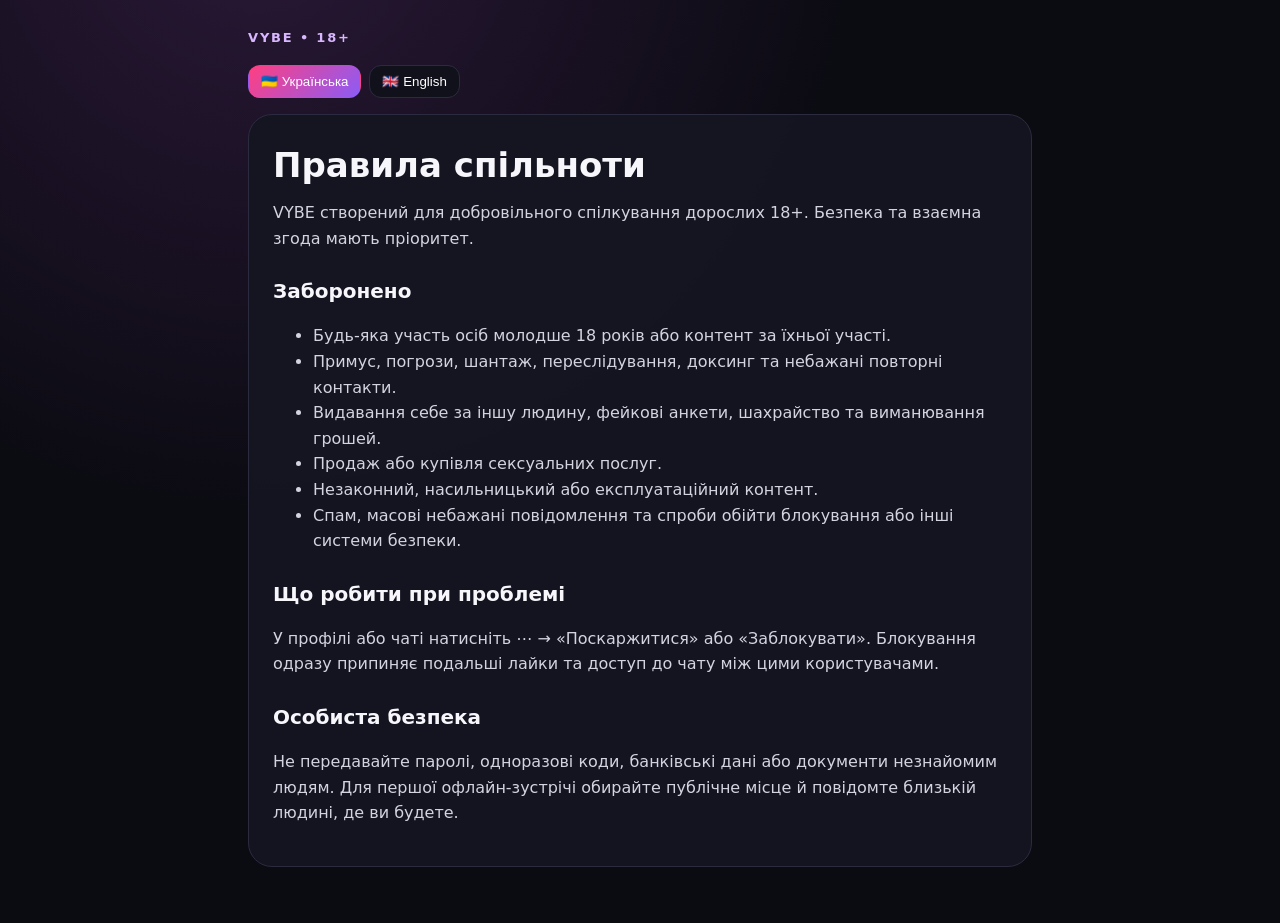
==== community.html @ 5e37d764 "Add VYBE community rules" ====
<!doctype html><html lang="uk"><head><meta charset="utf-8"><meta name="viewport" content="width=device-width,initial-scale=1"><title>VYBE — Community Rules</title><link rel="stylesheet" href="./legal.css"></head><body><main class="wrap"><div class="brand">VYBE • 18+</div><div class="lang"><button data-set-lang="uk">🇺🇦 Українська</button><button data-set-lang="en">🇬🇧 English</button></div><section class="card" data-lang="uk"><h1>Правила спільноти</h1><p>VYBE створений для добровільного спілкування дорослих 18+. Безпека та взаємна згода мають пріоритет.</p><h2>Заборонено</h2><ul><li>Будь-яка участь осіб молодше 18 років або контент за їхньої участі.</li><li>Примус, погрози, шантаж, переслідування, доксинг та небажані повторні контакти.</li><li>Видавання себе за іншу людину, фейкові анкети, шахрайство та виманювання грошей.</li><li>Продаж або купівля сексуальних послуг.</li><li>Незаконний, насильницький або експлуатаційний контент.</li><li>Спам, масові небажані повідомлення та спроби обійти блокування або інші системи безпеки.</li></ul><h2>Що робити при проблемі</h2><p>У профілі або чаті натисніть ⋯ → «Поскаржитися» або «Заблокувати». Блокування одразу припиняє подальші лайки та доступ до чату між цими користувачами.</p><h2>Особиста безпека</h2><p>Не передавайте паролі, одноразові коди, банківські дані або документи незнайомим людям. Для першої офлайн-зустрічі обирайте публічне місце й повідомте близькій людині, де ви будете.</p></section><section class="card" data-lang="en"><h1>Community Rules</h1><p>VYBE is built for voluntary communication between adults aged 18+. Safety and mutual consent come first.</p><h2>Not allowed</h2><ul><li>Any participation by people under 18 or content involving minors.</li><li>Coercion, threats, blackmail, harassment, doxxing or repeated unwanted contact.</li><li>Impersonation, fake profiles, scams or attempts to obtain money fraudulently.</li><li>Buying or selling sexual services.</li><li>Illegal, violent or exploitative content.</li><li>Spam, mass unsolicited messages or attempts to bypass blocks and other safety systems.</li></ul><h2>If something goes wrong</h2><p>From a profile or chat, tap ⋯ → Report or Block. Blocking immediately prevents new likes and further chat access between those users.</p><h2>Personal safety</h2><p>Never share passwords, one-time codes, banking details or identity documents with strangers. For a first offline meeting, choose a public place and tell someone you trust where you will be.</p></section></main><script>let lang="uk";try{lang=JSON.parse(localStorage.getItem("vybeLanguage"))||"uk"}catch{};if(lang!=="en")lang="uk";function render(){document.documentElement.lang=lang;document.querySelectorAll("[data-lang]").forEach(x=>x.classList.toggle("active",x.dataset.lang===lang));document.querySelectorAll("[data-set-lang]").forEach(x=>x.classList.toggle("active",x.dataset.setLang===lang))}document.querySelectorAll("[data-set-lang]").forEach(x=>x.onclick=()=>{lang=x.dataset.setLang;localStorage.setItem("vybeLanguage",JSON.stringify(lang));render()});render();</script></body></html>
---- legal.css ----
:root{--bg:#0b0b12;--card:#151522;--text:#f7f7fb;--muted:#a4a5b7;--line:#2b2b40;--accent:#ff3f81;--accent2:#8b5cf6}*{box-sizing:border-box}body{margin:0;background:radial-gradient(circle at 20% -10%,#2a1837 0,#0b0b12 42%);color:var(--text);font-family:Inter,system-ui,-apple-system,Segoe UI,sans-serif;line-height:1.6}.wrap{max-width:820px;margin:auto;padding:28px 18px 56px}.brand{font-size:13px;font-weight:900;letter-spacing:.14em;color:#d8b7ff}.card{margin-top:16px;padding:24px;border:1px solid var(--line);border-radius:24px;background:rgba(21,21,34,.96)}h1{font-size:34px;line-height:1.1;margin:8px 0 6px}h2{font-size:20px;margin:24px 0 8px}p,li{color:#d3d4df}small,.muted{color:var(--muted)}a{color:#d8b7ff}.lang{display:flex;gap:8px;margin:16px 0}.lang button{border:1px solid var(--line);background:#11111b;color:#fff;border-radius:12px;padding:8px 12px}.lang button.active{background:linear-gradient(135deg,var(--accent),var(--accent2));border-color:transparent}.back{display:inline-block;margin-top:18px;padding:10px 14px;border:1px solid var(--line);border-radius:12px;text-decoration:none}[data-lang]{display:none}[data-lang].active{display:block}
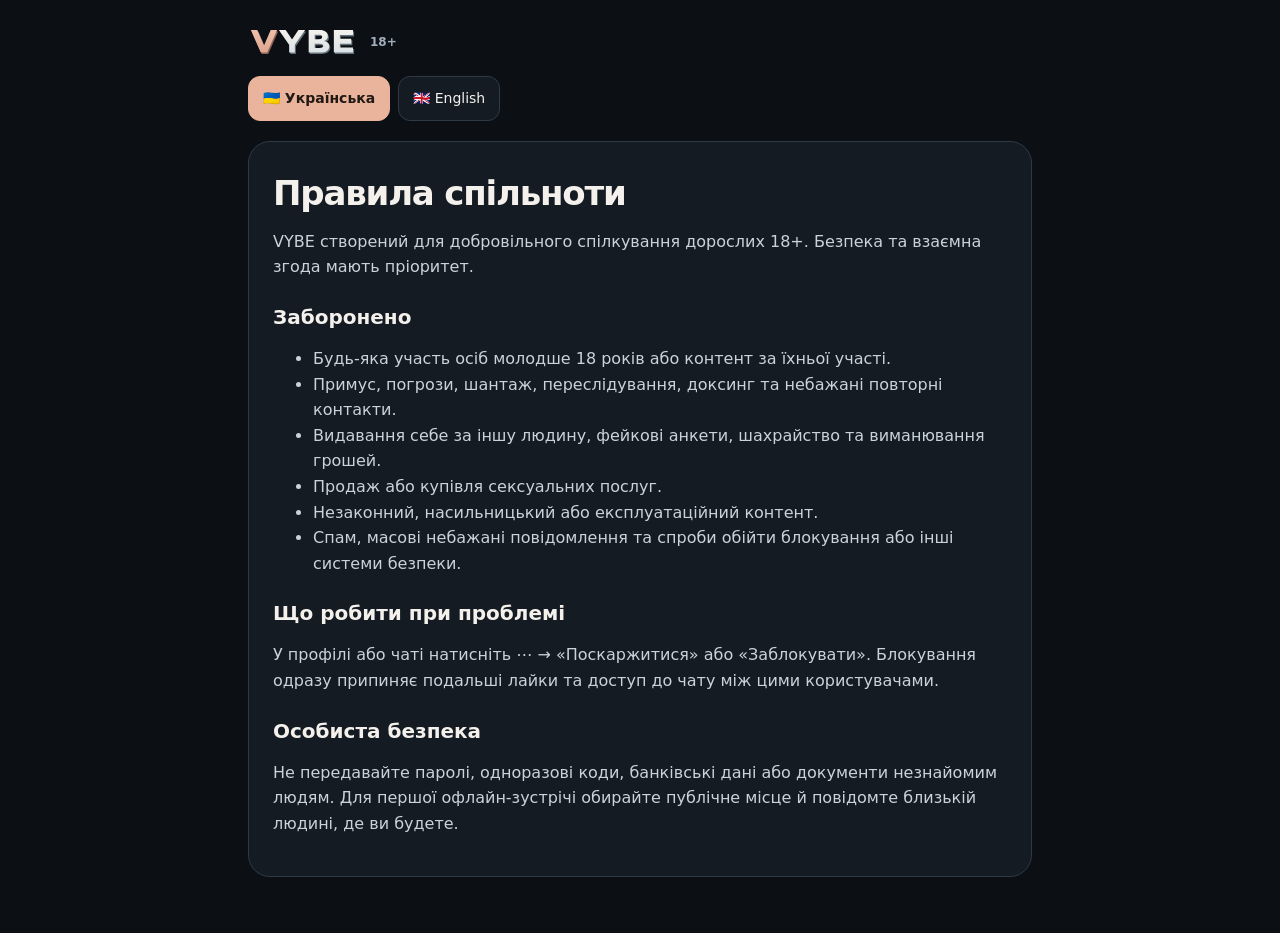
==== commit 89cd64d9: "Refresh VYBE wordmark and graphite/coral app theme" ====
--- a/community.html
+++ b/community.html
@@ -1 +1 @@
-<!doctype html><html lang="uk"><head><meta charset="utf-8"><meta name="viewport" content="width=device-width,initial-scale=1"><title>VYBE — Community Rules</title><link rel="stylesheet" href="./legal.css"></head><body><main class="wrap"><div class="brand">VYBE • 18+</div><div class="lang"><button data-set-lang="uk">🇺🇦 Українська</button><button data-set-lang="en">🇬🇧 English</button></div><section class="card" data-lang="uk"><h1>Правила спільноти</h1><p>VYBE створений для добровільного спілкування дорослих 18+. Безпека та взаємна згода мають пріоритет.</p><h2>Заборонено</h2><ul><li>Будь-яка участь осіб молодше 18 років або контент за їхньої участі.</li><li>Примус, погрози, шантаж, переслідування, доксинг та небажані повторні контакти.</li><li>Видавання себе за іншу людину, фейкові анкети, шахрайство та виманювання грошей.</li><li>Продаж або купівля сексуальних послуг.</li><li>Незаконний, насильницький або експлуатаційний контент.</li><li>Спам, масові небажані повідомлення та спроби обійти блокування або інші системи безпеки.</li></ul><h2>Що робити при проблемі</h2><p>У профілі або чаті натисніть ⋯ → «Поскаржитися» або «Заблокувати». Блокування одразу припиняє подальші лайки та доступ до чату між цими користувачами.</p><h2>Особиста безпека</h2><p>Не передавайте паролі, одноразові коди, банківські дані або документи незнайомим людям. Для першої офлайн-зустрічі обирайте публічне місце й повідомте близькій людині, де ви будете.</p></section><section class="card" data-lang="en"><h1>Community Rules</h1><p>VYBE is built for voluntary communication between adults aged 18+. Safety and mutual consent come first.</p><h2>Not allowed</h2><ul><li>Any participation by people under 18 or content involving minors.</li><li>Coercion, threats, blackmail, harassment, doxxing or repeated unwanted contact.</li><li>Impersonation, fake profiles, scams or attempts to obtain money fraudulently.</li><li>Buying or selling sexual services.</li><li>Illegal, violent or exploitative content.</li><li>Spam, mass unsolicited messages or attempts to bypass blocks and other safety systems.</li></ul><h2>If something goes wrong</h2><p>From a profile or chat, tap ⋯ → Report or Block. Blocking immediately prevents new likes and further chat access between those users.</p><h2>Personal safety</h2><p>Never share passwords, one-time codes, banking details or identity documents with strangers. For a first offline meeting, choose a public place and tell someone you trust where you will be.</p></section></main><script>let lang="uk";try{lang=JSON.parse(localStorage.getItem("vybeLanguage"))||"uk"}catch{};if(lang!=="en")lang="uk";function render(){document.documentElement.lang=lang;document.querySelectorAll("[data-lang]").forEach(x=>x.classList.toggle("active",x.dataset.lang===lang));document.querySelectorAll("[data-set-lang]").forEach(x=>x.classList.toggle("active",x.dataset.setLang===lang))}document.querySelectorAll("[data-set-lang]").forEach(x=>x.onclick=()=>{lang=x.dataset.setLang;localStorage.setItem("vybeLanguage",JSON.stringify(lang));render()});render();</script></body></html>+<!doctype html><html lang="uk"><head><meta charset="utf-8"><meta name="viewport" content="width=device-width,initial-scale=1"><title>VYBE — Community Rules</title><link rel="stylesheet" href="./legal.css?v=20261005-brand1"></head><body><main class="wrap"><div class="brand"><img src="./assets/vybe-wordmark.svg?v=20261005-brand1" width="110" height="29" alt="VYBE"><span>18+</span></div><div class="lang"><button data-set-lang="uk">🇺🇦 Українська</button><button data-set-lang="en">🇬🇧 English</button></div><section class="card" data-lang="uk"><h1>Правила спільноти</h1><p>VYBE створений для добровільного спілкування дорослих 18+. Безпека та взаємна згода мають пріоритет.</p><h2>Заборонено</h2><ul><li>Будь-яка участь осіб молодше 18 років або контент за їхньої участі.</li><li>Примус, погрози, шантаж, переслідування, доксинг та небажані повторні контакти.</li><li>Видавання себе за іншу людину, фейкові анкети, шахрайство та виманювання грошей.</li><li>Продаж або купівля сексуальних послуг.</li><li>Незаконний, насильницький або експлуатаційний контент.</li><li>Спам, масові небажані повідомлення та спроби обійти блокування або інші системи безпеки.</li></ul><h2>Що робити при проблемі</h2><p>У профілі або чаті натисніть ⋯ → «Поскаржитися» або «Заблокувати». Блокування одразу припиняє подальші лайки та доступ до чату між цими користувачами.</p><h2>Особиста безпека</h2><p>Не передавайте паролі, одноразові коди, банківські дані або документи незнайомим людям. Для першої офлайн-зустрічі обирайте публічне місце й повідомте близькій людині, де ви будете.</p></section><section class="card" data-lang="en"><h1>Community Rules</h1><p>VYBE is built for voluntary communication between adults aged 18+. Safety and mutual consent come first.</p><h2>Not allowed</h2><ul><li>Any participation by people under 18 or content involving minors.</li><li>Coercion, threats, blackmail, harassment, doxxing or repeated unwanted contact.</li><li>Impersonation, fake profiles, scams or attempts to obtain money fraudulently.</li><li>Buying or selling sexual services.</li><li>Illegal, violent or exploitative content.</li><li>Spam, mass unsolicited messages or attempts to bypass blocks and other safety systems.</li></ul><h2>If something goes wrong</h2><p>From a profile or chat, tap ⋯ → Report or Block. Blocking immediately prevents new likes and further chat access between those users.</p><h2>Personal safety</h2><p>Never share passwords, one-time codes, banking details or identity documents with strangers. For a first offline meeting, choose a public place and tell someone you trust where you will be.</p></section></main><script>let lang="uk";try{lang=JSON.parse(localStorage.getItem("vybeLanguage"))||"uk"}catch{};if(lang!=="en")lang="uk";function render(){document.documentElement.lang=lang;document.querySelectorAll("[data-lang]").forEach(x=>x.classList.toggle("active",x.dataset.lang===lang));document.querySelectorAll("[data-set-lang]").forEach(x=>x.classList.toggle("active",x.dataset.setLang===lang))}document.querySelectorAll("[data-set-lang]").forEach(x=>x.onclick=()=>{lang=x.dataset.setLang;localStorage.setItem("vybeLanguage",JSON.stringify(lang));render()});render();</script></body></html>
--- a/legal.css
+++ b/legal.css
@@ -1 +1,20 @@
-:root{--bg:#0b0b12;--card:#151522;--text:#f7f7fb;--muted:#a4a5b7;--line:#2b2b40;--accent:#ff3f81;--accent2:#8b5cf6}*{box-sizing:border-box}body{margin:0;background:radial-gradient(circle at 20% -10%,#2a1837 0,#0b0b12 42%);color:var(--text);font-family:Inter,system-ui,-apple-system,Segoe UI,sans-serif;line-height:1.6}.wrap{max-width:820px;margin:auto;padding:28px 18px 56px}.brand{font-size:13px;font-weight:900;letter-spacing:.14em;color:#d8b7ff}.card{margin-top:16px;padding:24px;border:1px solid var(--line);border-radius:24px;background:rgba(21,21,34,.96)}h1{font-size:34px;line-height:1.1;margin:8px 0 6px}h2{font-size:20px;margin:24px 0 8px}p,li{color:#d3d4df}small,.muted{color:var(--muted)}a{color:#d8b7ff}.lang{display:flex;gap:8px;margin:16px 0}.lang button{border:1px solid var(--line);background:#11111b;color:#fff;border-radius:12px;padding:8px 12px}.lang button.active{background:linear-gradient(135deg,var(--accent),var(--accent2));border-color:transparent}.back{display:inline-block;margin-top:18px;padding:10px 14px;border:1px solid var(--line);border-radius:12px;text-decoration:none}[data-lang]{display:none}[data-lang].active{display:block}+/* VYBE shared brand palette. */
+:root{color-scheme:dark;--bg:#0c1014;--card:#151b22;--surface:#1c242d;--surface2:#242f3a;--text:#f4f1ed;--muted:#a1aebc;--line:#2e3a46;--accent:#e9b49b;--accent2:#dfa58f;--accent-ink:#211814;--accent-soft:#e9b49b14;--green:#82dfba}
+*{box-sizing:border-box}
+body{margin:0;background:var(--bg);color:var(--text);font-family:Inter,system-ui,-apple-system,Segoe UI,sans-serif;line-height:1.6;-webkit-font-smoothing:antialiased}
+.wrap{max-width:820px;margin:auto;padding:28px 18px 56px}
+.brand{display:flex;align-items:center;gap:12px;color:var(--muted);font-size:12px;font-weight:650}
+.brand img{display:block;width:110px;height:auto}
+.card{margin-top:16px;padding:24px;border:1px solid var(--line);border-radius:22px;background:var(--card)}
+h1{font-size:34px;line-height:1.15;letter-spacing:-.035em;margin:8px 0 6px;overflow-wrap:anywhere}
+h2{font-size:20px;line-height:1.3;margin:24px 0 8px}
+p,li{color:#c9d3dc}
+small,.muted{color:var(--muted)}
+a{color:var(--accent)}
+.lang{display:flex;gap:8px;margin:20px 0}
+.lang button{border:1px solid var(--line);background:var(--card);color:var(--text);border-radius:12px;padding:10px 14px;font:inherit;font-size:14px;cursor:pointer}
+.lang button.active{background:var(--accent);color:var(--accent-ink);border-color:var(--accent);font-weight:650}
+button:focus-visible,a:focus-visible{outline:2px solid var(--accent);outline-offset:4px}
+.back{display:inline-block;margin-top:18px;padding:10px 14px;border:1px solid var(--line);border-radius:12px;text-decoration:none}
+[data-lang]{display:none}[data-lang].active{display:block}
+@media(max-width:360px){.card{padding:20px}h1{font-size:28px}.lang{gap:6px}.lang button{padding:9px 11px}}
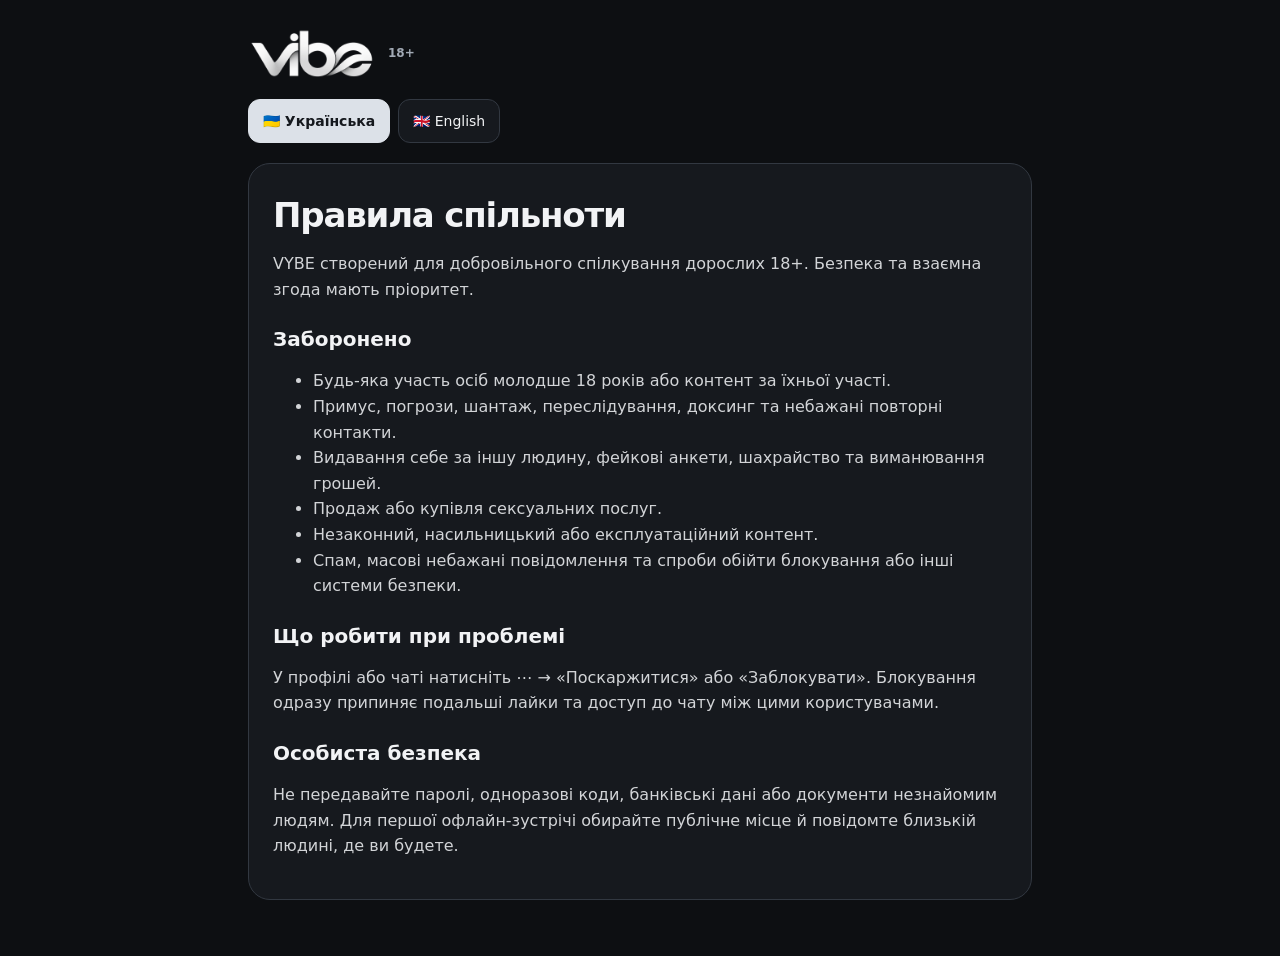
==== commit c33e3da5: "Replace every previous logo and unify the app with a restrained silver palette" ====
--- a/community.html
+++ b/community.html
@@ -1 +1 @@
-<!doctype html><html lang="uk"><head><meta charset="utf-8"><meta name="viewport" content="width=device-width,initial-scale=1"><title>VYBE — Community Rules</title><link rel="stylesheet" href="./legal.css?v=20261005-brand1"></head><body><main class="wrap"><div class="brand"><img src="./assets/vybe-wordmark.svg?v=20261005-brand1" width="110" height="29" alt="VYBE"><span>18+</span></div><div class="lang"><button data-set-lang="uk">🇺🇦 Українська</button><button data-set-lang="en">🇬🇧 English</button></div><section class="card" data-lang="uk"><h1>Правила спільноти</h1><p>VYBE створений для добровільного спілкування дорослих 18+. Безпека та взаємна згода мають пріоритет.</p><h2>Заборонено</h2><ul><li>Будь-яка участь осіб молодше 18 років або контент за їхньої участі.</li><li>Примус, погрози, шантаж, переслідування, доксинг та небажані повторні контакти.</li><li>Видавання себе за іншу людину, фейкові анкети, шахрайство та виманювання грошей.</li><li>Продаж або купівля сексуальних послуг.</li><li>Незаконний, насильницький або експлуатаційний контент.</li><li>Спам, масові небажані повідомлення та спроби обійти блокування або інші системи безпеки.</li></ul><h2>Що робити при проблемі</h2><p>У профілі або чаті натисніть ⋯ → «Поскаржитися» або «Заблокувати». Блокування одразу припиняє подальші лайки та доступ до чату між цими користувачами.</p><h2>Особиста безпека</h2><p>Не передавайте паролі, одноразові коди, банківські дані або документи незнайомим людям. Для першої офлайн-зустрічі обирайте публічне місце й повідомте близькій людині, де ви будете.</p></section><section class="card" data-lang="en"><h1>Community Rules</h1><p>VYBE is built for voluntary communication between adults aged 18+. Safety and mutual consent come first.</p><h2>Not allowed</h2><ul><li>Any participation by people under 18 or content involving minors.</li><li>Coercion, threats, blackmail, harassment, doxxing or repeated unwanted contact.</li><li>Impersonation, fake profiles, scams or attempts to obtain money fraudulently.</li><li>Buying or selling sexual services.</li><li>Illegal, violent or exploitative content.</li><li>Spam, mass unsolicited messages or attempts to bypass blocks and other safety systems.</li></ul><h2>If something goes wrong</h2><p>From a profile or chat, tap ⋯ → Report or Block. Blocking immediately prevents new likes and further chat access between those users.</p><h2>Personal safety</h2><p>Never share passwords, one-time codes, banking details or identity documents with strangers. For a first offline meeting, choose a public place and tell someone you trust where you will be.</p></section></main><script>let lang="uk";try{lang=JSON.parse(localStorage.getItem("vybeLanguage"))||"uk"}catch{};if(lang!=="en")lang="uk";function render(){document.documentElement.lang=lang;document.querySelectorAll("[data-lang]").forEach(x=>x.classList.toggle("active",x.dataset.lang===lang));document.querySelectorAll("[data-set-lang]").forEach(x=>x.classList.toggle("active",x.dataset.setLang===lang))}document.querySelectorAll("[data-set-lang]").forEach(x=>x.onclick=()=>{lang=x.dataset.setLang;localStorage.setItem("vybeLanguage",JSON.stringify(lang));render()});render();</script></body></html>+<!doctype html><html lang="uk"><head><meta charset="utf-8"><meta name="viewport" content="width=device-width,initial-scale=1"><title>VYBE — Community Rules</title><link rel="stylesheet" href="./legal.css?v=20261006-silver1"></head><body><main class="wrap"><div class="brand"><img src="./assets/vibe-wordmark.svg?v=20261006-logo2" width="128" height="51" alt="VYBE"><span>18+</span></div><div class="lang"><button data-set-lang="uk">🇺🇦 Українська</button><button data-set-lang="en">🇬🇧 English</button></div><section class="card" data-lang="uk"><h1>Правила спільноти</h1><p>VYBE створений для добровільного спілкування дорослих 18+. Безпека та взаємна згода мають пріоритет.</p><h2>Заборонено</h2><ul><li>Будь-яка участь осіб молодше 18 років або контент за їхньої участі.</li><li>Примус, погрози, шантаж, переслідування, доксинг та небажані повторні контакти.</li><li>Видавання себе за іншу людину, фейкові анкети, шахрайство та виманювання грошей.</li><li>Продаж або купівля сексуальних послуг.</li><li>Незаконний, насильницький або експлуатаційний контент.</li><li>Спам, масові небажані повідомлення та спроби обійти блокування або інші системи безпеки.</li></ul><h2>Що робити при проблемі</h2><p>У профілі або чаті натисніть ⋯ → «Поскаржитися» або «Заблокувати». Блокування одразу припиняє подальші лайки та доступ до чату між цими користувачами.</p><h2>Особиста безпека</h2><p>Не передавайте паролі, одноразові коди, банківські дані або документи незнайомим людям. Для першої офлайн-зустрічі обирайте публічне місце й повідомте близькій людині, де ви будете.</p></section><section class="card" data-lang="en"><h1>Community Rules</h1><p>VYBE is built for voluntary communication between adults aged 18+. Safety and mutual consent come first.</p><h2>Not allowed</h2><ul><li>Any participation by people under 18 or content involving minors.</li><li>Coercion, threats, blackmail, harassment, doxxing or repeated unwanted contact.</li><li>Impersonation, fake profiles, scams or attempts to obtain money fraudulently.</li><li>Buying or selling sexual services.</li><li>Illegal, violent or exploitative content.</li><li>Spam, mass unsolicited messages or attempts to bypass blocks and other safety systems.</li></ul><h2>If something goes wrong</h2><p>From a profile or chat, tap ⋯ → Report or Block. Blocking immediately prevents new likes and further chat access between those users.</p><h2>Personal safety</h2><p>Never share passwords, one-time codes, banking details or identity documents with strangers. For a first offline meeting, choose a public place and tell someone you trust where you will be.</p></section></main><script>let lang="uk";try{lang=JSON.parse(localStorage.getItem("vybeLanguage"))||"uk"}catch{};if(lang!=="en")lang="uk";function render(){document.documentElement.lang=lang;document.querySelectorAll("[data-lang]").forEach(x=>x.classList.toggle("active",x.dataset.lang===lang));document.querySelectorAll("[data-set-lang]").forEach(x=>x.classList.toggle("active",x.dataset.setLang===lang))}document.querySelectorAll("[data-set-lang]").forEach(x=>x.onclick=()=>{lang=x.dataset.setLang;localStorage.setItem("vybeLanguage",JSON.stringify(lang));render()});render();</script></body></html>
--- a/legal.css
+++ b/legal.css
@@ -1,14 +1,14 @@
 /* VYBE shared brand palette. */
-:root{color-scheme:dark;--bg:#0c1014;--card:#151b22;--surface:#1c242d;--surface2:#242f3a;--text:#f4f1ed;--muted:#a1aebc;--line:#2e3a46;--accent:#e9b49b;--accent2:#dfa58f;--accent-ink:#211814;--accent-soft:#e9b49b14;--green:#82dfba}
+:root{color-scheme:dark;--bg:#0d0f12;--card:#16191e;--surface:#20242b;--surface2:#2a3038;--text:#f2f3f5;--muted:#a2aab5;--line:#323841;--accent:#dce1e8;--accent2:#b8c1cc;--accent-ink:#15181d;--accent-soft:#dce1e814;--green:#94bbaa}
 *{box-sizing:border-box}
 body{margin:0;background:var(--bg);color:var(--text);font-family:Inter,system-ui,-apple-system,Segoe UI,sans-serif;line-height:1.6;-webkit-font-smoothing:antialiased}
 .wrap{max-width:820px;margin:auto;padding:28px 18px 56px}
 .brand{display:flex;align-items:center;gap:12px;color:var(--muted);font-size:12px;font-weight:650}
-.brand img{display:block;width:110px;height:auto}
+.brand img{display:block;width:128px;height:auto;mix-blend-mode:screen}
 .card{margin-top:16px;padding:24px;border:1px solid var(--line);border-radius:22px;background:var(--card)}
 h1{font-size:34px;line-height:1.15;letter-spacing:-.035em;margin:8px 0 6px;overflow-wrap:anywhere}
 h2{font-size:20px;line-height:1.3;margin:24px 0 8px}
-p,li{color:#c9d3dc}
+p,li{color:#d2d4d7}
 small,.muted{color:var(--muted)}
 a{color:var(--accent)}
 .lang{display:flex;gap:8px;margin:20px 0}
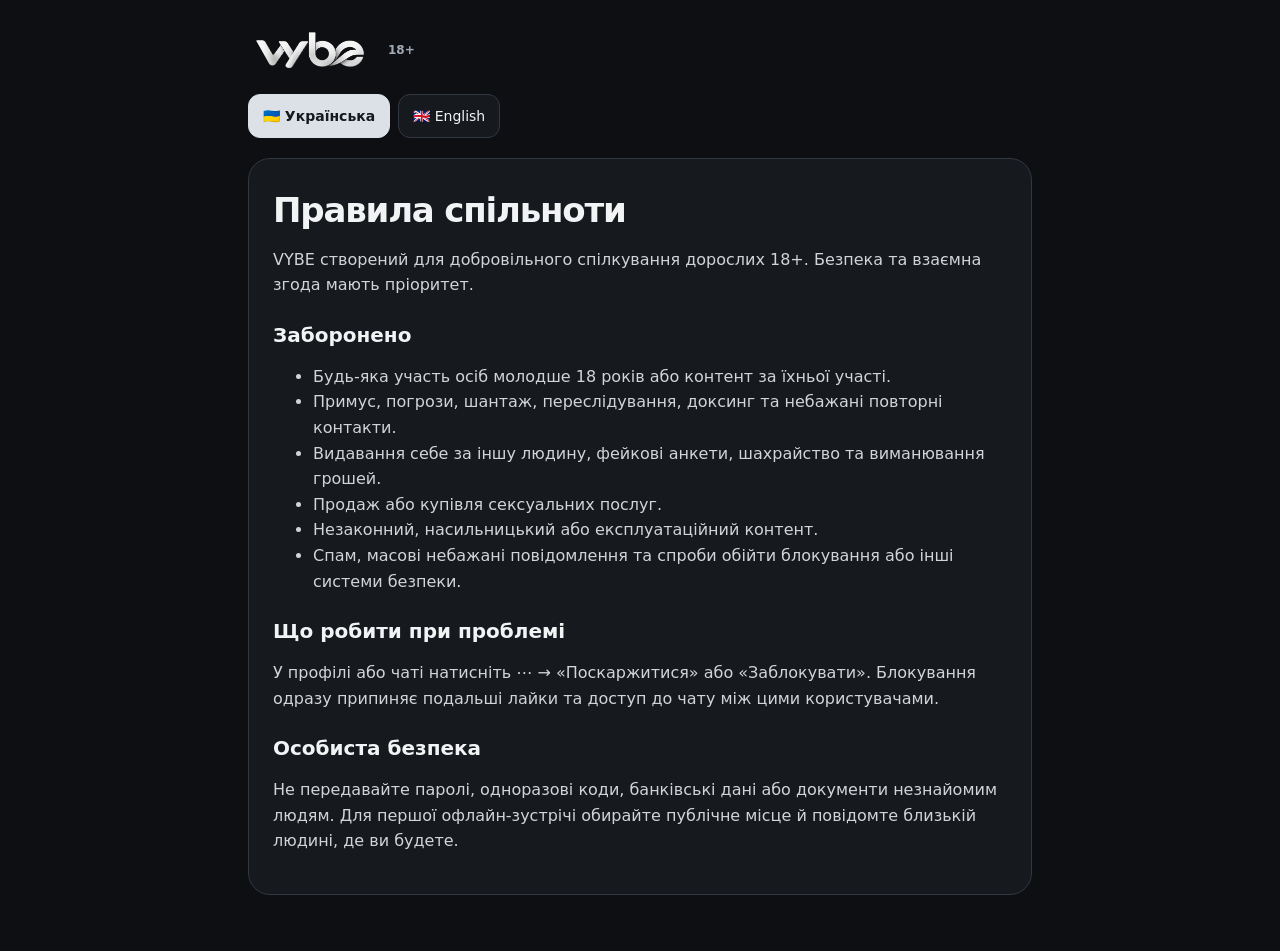
==== commit c6b538e0: "VYBE 0.9.55: apply approved vybe logo across app and bot [brand-cleanup]" ====
--- a/community.html
+++ b/community.html
@@ -1 +1 @@
-<!doctype html><html lang="uk"><head><meta charset="utf-8"><meta name="viewport" content="width=device-width,initial-scale=1"><title>VYBE — Community Rules</title><link rel="stylesheet" href="./legal.css?v=20261006-silver1"></head><body><main class="wrap"><div class="brand"><img src="./assets/vibe-wordmark.svg?v=20261006-logo2" width="128" height="51" alt="VYBE"><span>18+</span></div><div class="lang"><button data-set-lang="uk">🇺🇦 Українська</button><button data-set-lang="en">🇬🇧 English</button></div><section class="card" data-lang="uk"><h1>Правила спільноти</h1><p>VYBE створений для добровільного спілкування дорослих 18+. Безпека та взаємна згода мають пріоритет.</p><h2>Заборонено</h2><ul><li>Будь-яка участь осіб молодше 18 років або контент за їхньої участі.</li><li>Примус, погрози, шантаж, переслідування, доксинг та небажані повторні контакти.</li><li>Видавання себе за іншу людину, фейкові анкети, шахрайство та виманювання грошей.</li><li>Продаж або купівля сексуальних послуг.</li><li>Незаконний, насильницький або експлуатаційний контент.</li><li>Спам, масові небажані повідомлення та спроби обійти блокування або інші системи безпеки.</li></ul><h2>Що робити при проблемі</h2><p>У профілі або чаті натисніть ⋯ → «Поскаржитися» або «Заблокувати». Блокування одразу припиняє подальші лайки та доступ до чату між цими користувачами.</p><h2>Особиста безпека</h2><p>Не передавайте паролі, одноразові коди, банківські дані або документи незнайомим людям. Для першої офлайн-зустрічі обирайте публічне місце й повідомте близькій людині, де ви будете.</p></section><section class="card" data-lang="en"><h1>Community Rules</h1><p>VYBE is built for voluntary communication between adults aged 18+. Safety and mutual consent come first.</p><h2>Not allowed</h2><ul><li>Any participation by people under 18 or content involving minors.</li><li>Coercion, threats, blackmail, harassment, doxxing or repeated unwanted contact.</li><li>Impersonation, fake profiles, scams or attempts to obtain money fraudulently.</li><li>Buying or selling sexual services.</li><li>Illegal, violent or exploitative content.</li><li>Spam, mass unsolicited messages or attempts to bypass blocks and other safety systems.</li></ul><h2>If something goes wrong</h2><p>From a profile or chat, tap ⋯ → Report or Block. Blocking immediately prevents new likes and further chat access between those users.</p><h2>Personal safety</h2><p>Never share passwords, one-time codes, banking details or identity documents with strangers. For a first offline meeting, choose a public place and tell someone you trust where you will be.</p></section></main><script>let lang="uk";try{lang=JSON.parse(localStorage.getItem("vybeLanguage"))||"uk"}catch{};if(lang!=="en")lang="uk";function render(){document.documentElement.lang=lang;document.querySelectorAll("[data-lang]").forEach(x=>x.classList.toggle("active",x.dataset.lang===lang));document.querySelectorAll("[data-set-lang]").forEach(x=>x.classList.toggle("active",x.dataset.setLang===lang))}document.querySelectorAll("[data-set-lang]").forEach(x=>x.onclick=()=>{lang=x.dataset.setLang;localStorage.setItem("vybeLanguage",JSON.stringify(lang));render()});render();</script></body></html>+<!doctype html><html lang="uk"><head><meta charset="utf-8"><meta name="viewport" content="width=device-width,initial-scale=1"><title>VYBE — Community Rules</title><link rel="stylesheet" href="./legal.css?v=20261006-silver1"></head><body><main class="wrap"><div class="brand"><img src="./assets/vybe-wordmark.svg?v=20261010-brand2" width="128" height="51" alt="VYBE"><span>18+</span></div><div class="lang"><button data-set-lang="uk">🇺🇦 Українська</button><button data-set-lang="en">🇬🇧 English</button></div><section class="card" data-lang="uk"><h1>Правила спільноти</h1><p>VYBE створений для добровільного спілкування дорослих 18+. Безпека та взаємна згода мають пріоритет.</p><h2>Заборонено</h2><ul><li>Будь-яка участь осіб молодше 18 років або контент за їхньої участі.</li><li>Примус, погрози, шантаж, переслідування, доксинг та небажані повторні контакти.</li><li>Видавання себе за іншу людину, фейкові анкети, шахрайство та виманювання грошей.</li><li>Продаж або купівля сексуальних послуг.</li><li>Незаконний, насильницький або експлуатаційний контент.</li><li>Спам, масові небажані повідомлення та спроби обійти блокування або інші системи безпеки.</li></ul><h2>Що робити при проблемі</h2><p>У профілі або чаті натисніть ⋯ → «Поскаржитися» або «Заблокувати». Блокування одразу припиняє подальші лайки та доступ до чату між цими користувачами.</p><h2>Особиста безпека</h2><p>Не передавайте паролі, одноразові коди, банківські дані або документи незнайомим людям. Для першої офлайн-зустрічі обирайте публічне місце й повідомте близькій людині, де ви будете.</p></section><section class="card" data-lang="en"><h1>Community Rules</h1><p>VYBE is built for voluntary communication between adults aged 18+. Safety and mutual consent come first.</p><h2>Not allowed</h2><ul><li>Any participation by people under 18 or content involving minors.</li><li>Coercion, threats, blackmail, harassment, doxxing or repeated unwanted contact.</li><li>Impersonation, fake profiles, scams or attempts to obtain money fraudulently.</li><li>Buying or selling sexual services.</li><li>Illegal, violent or exploitative content.</li><li>Spam, mass unsolicited messages or attempts to bypass blocks and other safety systems.</li></ul><h2>If something goes wrong</h2><p>From a profile or chat, tap ⋯ → Report or Block. Blocking immediately prevents new likes and further chat access between those users.</p><h2>Personal safety</h2><p>Never share passwords, one-time codes, banking details or identity documents with strangers. For a first offline meeting, choose a public place and tell someone you trust where you will be.</p></section></main><script>let lang="uk";try{lang=JSON.parse(localStorage.getItem("vybeLanguage"))||"uk"}catch{};if(lang!=="en")lang="uk";function render(){document.documentElement.lang=lang;document.querySelectorAll("[data-lang]").forEach(x=>x.classList.toggle("active",x.dataset.lang===lang));document.querySelectorAll("[data-set-lang]").forEach(x=>x.classList.toggle("active",x.dataset.setLang===lang))}document.querySelectorAll("[data-set-lang]").forEach(x=>x.onclick=()=>{lang=x.dataset.setLang;localStorage.setItem("vybeLanguage",JSON.stringify(lang));render()});render();</script></body></html>
